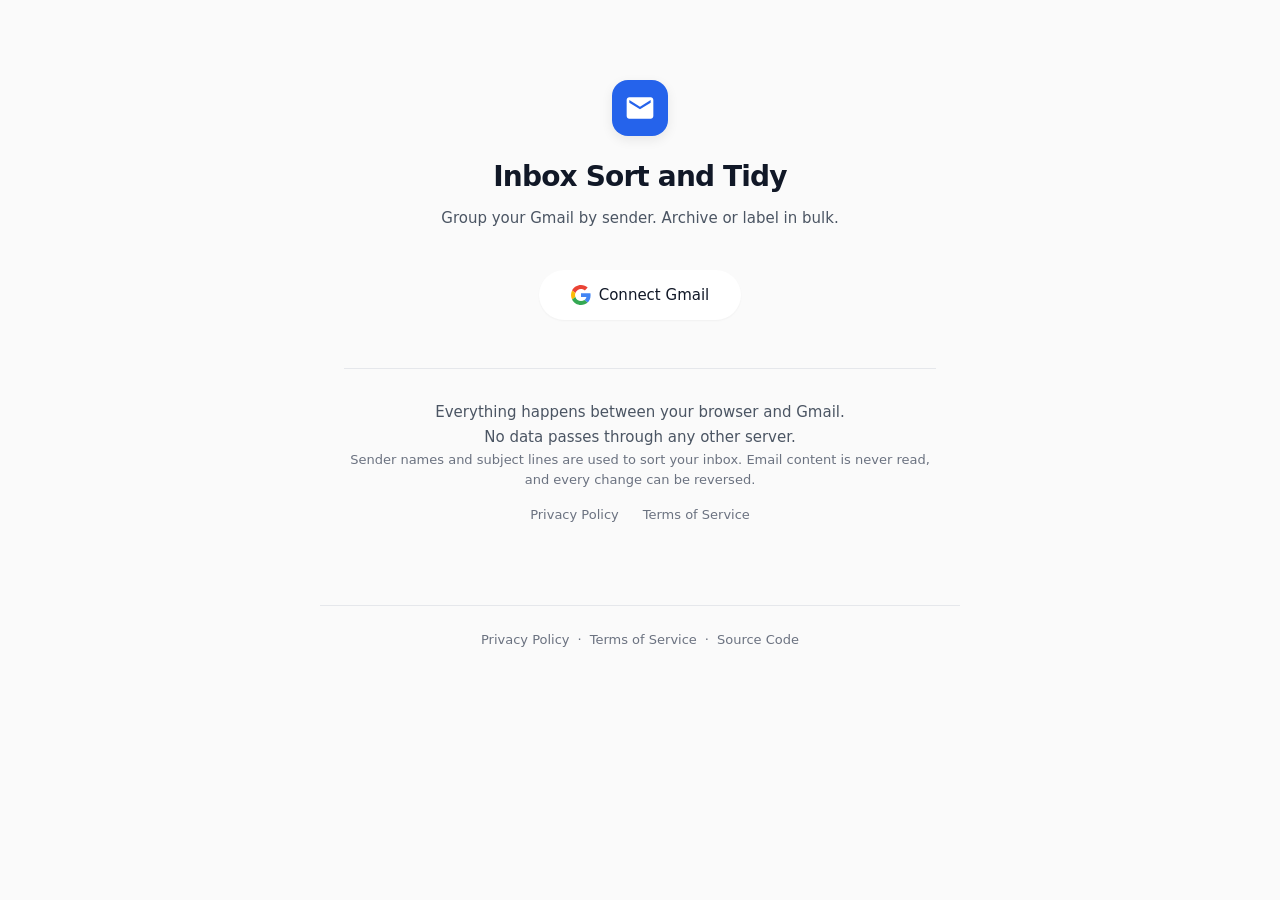
==== index.html @ d82dfbac "Merge trust detail into one flowing sentence Three disconnected statements ("only sender names...", " ====
<!DOCTYPE html>
<html lang="en" data-theme="light">
<head>
  <meta charset="utf-8">
  <meta name="viewport" content="width=device-width, initial-scale=1">
  <meta http-equiv="Content-Security-Policy"
    content="default-src 'self';
      script-src 'self' https://accounts.google.com/gsi/client;
      style-src 'self';
      connect-src https://gmail.googleapis.com https://www.googleapis.com https://accounts.google.com;
      frame-src https://accounts.google.com;
      img-src 'self' data:;">
  <title>Inbox Sort and Tidy</title>
  <link rel="stylesheet" href="css/app.css?v=20260405">
  <meta http-equiv="Cache-Control" content="no-cache, no-store, must-revalidate">
</head>
<body>
  <a href="#view-connect" class="skip-link">Skip to main content</a>
  <main class="container">

    <!-- ═══ View: Connect ═══ -->
    <section id="view-connect" aria-label="Connect your Gmail account">
      <div class="hero">
        <div class="brand-icon" aria-hidden="true">
          <svg xmlns="http://www.w3.org/2000/svg" width="32" height="32" viewBox="0 0 24 24" fill="white"><path d="M20 4H4c-1.1 0-2 .9-2 2v12c0 1.1.9 2 2 2h16c1.1 0 2-.9 2-2V6c0-1.1-.9-2-2-2zm0 4-8 5-8-5V6l8 5 8-5v2z"/></svg>
        </div>
        <h1>Inbox Sort and Tidy</h1>
        <p class="subtitle">Group your Gmail by sender. Archive or label in bulk.</p>

        <button id="btn-connect" type="button" class="btn-connect" aria-label="Connect your Gmail account">
          <svg xmlns="http://www.w3.org/2000/svg" width="20" height="20" viewBox="0 0 48 48" aria-hidden="true"><path fill="#EA4335" d="M24 9.5c3.54 0 6.71 1.22 9.21 3.6l6.85-6.85C35.9 2.38 30.47 0 24 0 14.62 0 6.51 5.38 2.56 13.22l7.98 6.19C12.43 13.72 17.74 9.5 24 9.5z"/><path fill="#4285F4" d="M46.98 24.55c0-1.57-.15-3.09-.38-4.55H24v9.02h12.94c-.58 2.96-2.26 5.48-4.78 7.18l7.73 6c4.51-4.18 7.09-10.36 7.09-17.65z"/><path fill="#FBBC05" d="M10.53 28.59c-.48-1.45-.76-2.99-.76-4.59s.27-3.14.76-4.59l-7.98-6.19C.92 16.46 0 20.12 0 24c0 3.88.92 7.54 2.56 10.78l7.97-6.19z"/><path fill="#34A853" d="M24 48c6.48 0 11.93-2.13 15.89-5.81l-7.73-6c-2.15 1.45-4.92 2.3-8.16 2.3-6.26 0-11.57-4.22-13.47-9.91l-7.98 6.19C6.51 42.62 14.62 48 24 48z"/></svg>
          Connect Gmail
        </button>
      </div>

      <div class="trust" aria-label="Privacy commitments">
        <p class="trust-line">Everything happens between your browser and Gmail.</p>
        <p class="trust-line">No data passes through any other server.</p>
        <p class="trust-detail">Sender names and subject lines are used to sort your inbox. Email content is never read, and every change can be reversed.</p>
        <nav class="trust-links" aria-label="Privacy and legal">
          <a href="privacy-policy.html">Privacy Policy</a>
          <a href="terms.html">Terms of Service</a>
        </nav>
      </div>

      <div id="connect-error" class="error-alert" hidden role="alert"></div>
    </section>

    <!-- ═══ View: Scanning ═══ -->
    <section id="view-scanning" hidden aria-label="Scanning inbox" tabindex="-1">
      <div class="view-card progress-section">
        <div class="scan-icon" aria-hidden="true">
          <svg xmlns="http://www.w3.org/2000/svg" width="24" height="24" viewBox="0 0 24 24" fill="none" stroke="currentColor" stroke-width="2" stroke-linecap="round" stroke-linejoin="round"><circle cx="12" cy="12" r="10"/><polyline points="12 6 12 12 16 14"/></svg>
        </div>
        <h2>Scanning your inbox</h2>
        <p class="progress-label" id="scan-status" aria-live="polite">Starting scan...</p>
        <progress id="scan-progress" max="100" value="0" aria-label="Scan progress"></progress>
        <p class="progress-hint">This usually takes under a minute.</p>
        <button id="btn-cancel-scan" type="button" class="btn-text cancel-btn">Cancel</button>
        <div id="scan-error" class="error-alert" hidden role="alert"></div>
      </div>
    </section>

    <!-- ═══ View: Results (review sender table) ═══ -->
    <section id="view-results" hidden aria-label="Review sender categories" tabindex="-1">
      <div class="view-card">
        <div class="connected-banner" id="connected-banner">
          <span id="connected-email"></span>
          <button id="btn-disconnect" type="button" class="btn-ghost" aria-label="Disconnect Gmail account">Disconnect</button>
        </div>
        <h2>Your inbox, sorted</h2>
        <p>Each sender has been categorised. Adjust any that need changing, then preview.</p>

        <details class="label-config" id="label-config">
          <summary>Label names <span class="config-hint">— tap to rename</span></summary>
          <p class="config-description">These labels will be created in your Gmail account. Rename them to suit how you organise things.</p>
          <div class="label-fields">
            <div class="label-field">
              <label for="label-newsletters">Newsletters label</label>
              <input type="text" id="label-newsletters" value="Newsletters" maxlength="40" autocomplete="off">
            </div>
            <div class="label-field">
              <label for="label-receipts">Receipts label</label>
              <input type="text" id="label-receipts" value="Receipts" maxlength="40" autocomplete="off">
            </div>
            <div class="label-field">
              <label for="label-fyi">FYI label</label>
              <input type="text" id="label-fyi" value="FYI" maxlength="40" autocomplete="off">
            </div>
          </div>
        </details>

        <div id="sender-table-container"></div>
        <div class="button-group">
          <button id="btn-preview" type="button" class="btn-primary">Preview Changes</button>
        </div>

        <div id="scan-more-container" class="scan-more" hidden>
          <p class="scan-more-count"></p>
          <button id="btn-scan-more" type="button" class="btn-secondary">Scan more</button>
        </div>
      </div>
    </section>

    <!-- ═══ View: Preview ═══ -->
    <section id="view-preview" hidden aria-label="Preview changes before applying" tabindex="-1">
      <div class="view-card preview-card">
        <div id="preview-summary"></div>
        <p class="preview-safety">Emails are moved, never deleted. Every change is reversible.</p>
        <p class="preview-labels" id="preview-label-hint"></p>
        <div class="preview-actions">
          <button id="btn-execute" type="button" class="btn-primary btn-go btn-large">Tidy My Inbox</button>
          <button id="btn-back" type="button" class="btn-text">or go back and adjust</button>
        </div>
      </div>
    </section>

    <!-- ═══ View: Executing ═══ -->
    <section id="view-executing" hidden aria-label="Applying changes">
      <div class="view-card progress-section">
        <h2>Tidying up</h2>
        <p class="progress-label" id="exec-status" aria-live="polite">Working...</p>
        <progress id="exec-progress" max="100" value="0" aria-label="Tidy progress"></progress>
      </div>
    </section>

    <!-- ═══ View: Done ═══ -->
    <section id="view-done" hidden aria-label="Tidy complete" tabindex="-1">
      <div class="view-card done-card">
        <div class="done-header">
          <div class="check-circle" aria-hidden="true">
            <svg xmlns="http://www.w3.org/2000/svg" width="28" height="28" viewBox="0 0 20 20" fill="currentColor"><path fill-rule="evenodd" d="M16.704 4.153a.75.75 0 01.143 1.052l-8 10.5a.75.75 0 01-1.127.075l-4.5-4.5a.75.75 0 011.06-1.06l3.894 3.893 7.48-9.817a.75.75 0 011.05-.143z" clip-rule="evenodd"/></svg>
          </div>
          <h2>Inbox tidied</h2>
        </div>
        <div id="done-results" class="results-stats" aria-live="polite"></div>
        <div class="button-group button-group--centre">
          <button id="btn-scan-again" type="button" class="btn-primary">Scan Again</button>
          <button id="btn-done-disconnect" type="button" class="btn-secondary">Disconnect</button>
        </div>
        <div class="undo-section">
          <button id="btn-undo" type="button" class="btn-undo" aria-label="Undo all changes and put emails back in your inbox">Undo everything</button>
          <p class="undo-hint">Put every email back in your inbox, exactly as it was.</p>
          <p class="undo-hint">Closing this page will remove the undo option.</p>
        </div>
      </div>
    </section>

  </main>

  <footer class="container">
    <nav aria-label="Footer links">
      <a href="privacy-policy.html">Privacy Policy</a>
      <span aria-hidden="true">&middot;</span>
      <a href="terms.html">Terms of Service</a>
      <span aria-hidden="true">&middot;</span>
      <a href="https://github.com/Stritheo/inbox-sort-tidy" target="_blank" rel="noopener" aria-label="Source Code (opens in a new tab)">Source Code</a>
    </nav>
  </footer>

  <script src="https://accounts.google.com/gsi/client" async defer></script>
  <script type="module" src="js/app.js?v=20260405"></script>
</body>
</html>
---- css/app.css ----
/* ═══════════════════════════════════════════════════════════════
   Inbox Sort and Tidy -- Design System v2
   Apple simplicity. Tom Ford restraint. Nintendo delight.
   ═══════════════════════════════════════════════════════════════ */

/* ── Reset ────────────────────────────────────────────────────── */
*, *::before, *::after { box-sizing: border-box; margin: 0; padding: 0; }
html { -webkit-text-size-adjust: 100%; line-height: var(--leading-normal); }
body { font-family: -apple-system, BlinkMacSystemFont, 'SF Pro Text', 'Segoe UI', system-ui, sans-serif; font-size: var(--text-base); }
img, video { display: block; max-width: 100%; }
button, input, select, textarea { font: inherit; }
h1, h2, h3 { line-height: var(--leading-tight); }
a { color: inherit; }
table { border-collapse: collapse; width: 100%; }
[hidden] { display: none !important; }

/* ── Design tokens ────────────────────────────────────────────── */
:root {
  /* Single accent: a refined slate-blue */
  --accent: #2563eb;
  --accent-light: #dbeafe;
  --accent-hover: #1d4ed8;

  /* Greyscale */
  --bg: #fafafa;
  --surface: #ffffff;
  --border: #e5e7eb;
  --border-light: #f3f4f6;
  --text: #111827;
  --text-secondary: #4b5563;
  --text-tertiary: #6b7280;

  /* Semantic */
  --success: #047857;
  --success-light: #ecfdf5;
  --error-bg: #fef2f2;
  --error-text: #991b1b;
  --error-border: #fecaca;

  /* Type scale (4 sizes only — no exceptions) */
  --text-xl: 1.75rem;    /* h1 page title */
  --text-lg: 1.25rem;    /* h2 section headings */
  --text-base: 0.9375rem; /* body, subtitle, buttons, trust copy */
  --text-sm: 0.8125rem;   /* captions, hints, labels, footer */

  /* Line height (3 values only) */
  --leading-tight: 1.2;   /* headings */
  --leading-normal: 1.5;  /* body text */
  --leading-relaxed: 1.6; /* long-form / subtitle */

  /* Spacing */
  --radius: 12px;
  --radius-sm: 8px;
  --radius-full: 9999px;

  /* Elevation */
  --shadow-xs: 0 1px 2px rgba(0,0,0,0.04);
  --shadow-sm: 0 1px 3px rgba(0,0,0,0.08);
  --shadow-md: 0 4px 12px rgba(0,0,0,0.08);
}

/* ── Skip link ────────────────────────────────────────────────── */
.skip-link {
  position: absolute;
  top: -100%;
  left: 1rem;
  padding: 0.5rem 1rem;
  background: var(--accent);
  color: white;
  border-radius: var(--radius-sm);
  font-size: var(--text-base);
  font-weight: 500;
  text-decoration: none;
  z-index: 100;
}

.skip-link:focus {
  top: 1rem;
}

/* ── Layout ───────────────────────────────────────────────────── */
body {
  background: var(--bg);
  color: var(--text);
  min-height: 100vh;
  -webkit-font-smoothing: antialiased;
  -moz-osx-font-smoothing: grayscale;
}

.container {
  width: 100%;
  max-width: 640px;
  margin: 0 auto;
  padding: 0 1.5rem;
}

main.container {
  padding-top: 3rem;
  padding-bottom: 3rem;
}

/* ── Hero ──────────────────────────────────────────────────────── */
.hero {
  text-align: center;
  padding: 2rem 0 0;
}

.brand-icon {
  width: 56px;
  height: 56px;
  background: var(--accent);
  border-radius: 16px;
  display: flex;
  align-items: center;
  justify-content: center;
  margin: 0 auto 1.5rem;
  box-shadow: var(--shadow-md);
  transition: transform 0.3s cubic-bezier(0.34, 1.56, 0.64, 1);
}

.brand-icon:hover {
  transform: scale(1.05);
}

h1 {
  font-size: var(--text-xl);
  font-weight: 700;
  letter-spacing: -0.03em;
  color: var(--text);
  margin-bottom: 0.75rem;
}

.subtitle {
  font-size: var(--text-base);
  color: var(--text-secondary);
  line-height: var(--leading-relaxed);
  max-width: 28rem;
  margin: 0 auto 2.5rem;
}

/* ── Connect button (inherits btn-large size, custom fill) ───── */
button.btn-connect {
  background: var(--surface);
  color: var(--text);
  border: 1px solid var(--border);
  border-radius: var(--radius-full);
  box-shadow: var(--shadow-xs);
}

button.btn-connect:hover {
  border-color: var(--text-tertiary);
  box-shadow: var(--shadow-sm);
  transform: translateY(-1px);
}

button.btn-connect:active {
  transform: translateY(0);
  box-shadow: var(--shadow-xs);
}

/* ── Trust section ────────────────────────────────────────────── */
.trust {
  text-align: center;
  margin-top: 3rem;
  padding-top: 2rem;
  border-top: 1px solid var(--border);
}

.trust-line {
  font-size: var(--text-base);
  font-weight: 500;
  color: var(--text-secondary);
  margin-bottom: 0.125rem;
}

.trust-detail {
  font-size: var(--text-sm);
  color: var(--text-tertiary);
  margin-bottom: 0.125rem;
}

.trust-links {
  display: flex;
  justify-content: center;
  gap: 1.5rem;
  margin-top: 1rem;
}

.trust-links a {
  font-size: var(--text-sm);
  color: var(--text-tertiary);
  text-decoration: none;
}

.trust-links a:hover {
  color: var(--text-secondary);
}

.trust-links a:focus-visible {
  outline: 2px solid var(--accent);
  outline-offset: 2px;
  border-radius: 2px;
}

/* ── Error alert ──────────────────────────────────────────────── */
.error-alert {
  padding: 0.875rem 1rem;
  border-radius: var(--radius-sm);
  background: var(--error-bg);
  color: var(--error-text);
  border: 1px solid var(--error-border);
  margin-top: 1.5rem;
  font-size: var(--text-base);
  line-height: var(--leading-normal);
}

/* ── View card ────────────────────────────────────────────────── */
.view-card {
  background: var(--surface);
  border-radius: var(--radius);
  border: 1px solid var(--border);
  box-shadow: var(--shadow-sm);
  padding: 2rem;
}

.view-card h2 {
  font-size: var(--text-lg);
  font-weight: 700;
  letter-spacing: -0.02em;
  color: var(--text);
  margin-bottom: 0.375rem;
}

.view-card > p {
  color: var(--text-secondary);
  font-size: var(--text-base);
  margin-bottom: 1.5rem;
  line-height: var(--leading-normal);
}

/* ── Connected banner ─────────────────────────────────────────── */
.connected-banner {
  display: flex;
  align-items: center;
  justify-content: space-between;
  padding: 0.5rem 0.875rem;
  border-radius: var(--radius-sm);
  background: var(--success-light);
  margin-bottom: 1.5rem;
}

.connected-banner span {
  font-size: var(--text-sm);
  font-weight: 500;
  color: var(--success);
  display: flex;
  align-items: center;
  gap: 0.5rem;
}

.connected-banner span::before {
  content: '';
  width: 6px;
  height: 6px;
  border-radius: 50%;
  background: var(--success);
  flex-shrink: 0;
}

/* ── Progress ─────────────────────────────────────────────────── */
.progress-section {
  text-align: center;
  padding: 1rem 0;
}

.scan-icon {
  width: 48px;
  height: 48px;
  margin: 0 auto 1rem;
  color: var(--accent);
  display: flex;
  align-items: center;
  justify-content: center;
  animation: pulse 2s ease-in-out infinite;
}

@keyframes pulse {
  0%, 100% { opacity: 1; transform: scale(1); }
  50% { opacity: 0.6; transform: scale(0.95); }
}

@media (prefers-reduced-motion: reduce) {
  .scan-icon { animation: none; }
  .brand-icon { transition: none; }
  .brand-icon:hover { transform: none; }
  button.btn-connect { transition: none; }
  button.btn-connect:hover { transform: none; }
  button.btn-primary { transition: none; }
  button.btn-primary:hover { transform: none; }
  progress::-webkit-progress-value { transition: none; }
}

.progress-label {
  font-size: var(--text-base);
  font-weight: 500;
  color: var(--text-secondary);
  margin-bottom: 0.75rem;
}

progress {
  width: 100%;
  height: 6px;
  border-radius: var(--radius-full);
  border: none;
  appearance: none;
  -webkit-appearance: none;
  background: var(--border-light);
}

progress::-webkit-progress-bar {
  background: var(--border-light);
  border-radius: var(--radius-full);
}

progress::-webkit-progress-value {
  background: var(--accent);
  border-radius: var(--radius-full);
  transition: width 0.4s ease;
}

progress::-moz-progress-bar {
  background: var(--accent);
  border-radius: var(--radius-full);
}

.progress-hint {
  font-size: var(--text-sm);
  color: var(--text-tertiary);
  margin-top: 0.75rem;
}

/* ── Buttons ──────────────────────────────────────────────────
   Three tiers: default, compact, text.
   Two fills: filled (primary/go) and outlined (secondary/ghost).
   All buttons share base styles via the [class*="btn-"] selector.
   ────────────────────────────────────────────────────────────── */

/* Base: shared by all buttons */
button[class*="btn-"] {
  display: inline-flex;
  align-items: center;
  justify-content: center;
  gap: 0.5rem;
  font-weight: 500;
  cursor: pointer;
  transition: all 0.15s ease;
  border: none;
  text-decoration: none;
}

button[class*="btn-"]:focus-visible {
  outline: 2px solid var(--accent);
  outline-offset: 2px;
}

/* Default size (used by primary, secondary, go) */
button.btn-primary,
button.btn-secondary {
  padding: 0.625rem 1.5rem;
  font-size: var(--text-base);
  border-radius: var(--radius-sm);
  min-height: 40px;
}

/* Large size (connect, execute) */
button.btn-large,
button.btn-connect {
  padding: 0.875rem 2rem;
  font-size: var(--text-base);
  min-height: 48px;
}

/* Compact size (disconnect, inline actions) */
button.btn-ghost {
  padding: 0.375rem 0.875rem;
  font-size: var(--text-sm);
  border-radius: var(--radius-sm);
  min-height: 32px;
}

/* Text button (go back, cancel) */
button.btn-text {
  background: none;
  border: none;
  color: var(--text-tertiary);
  font-size: var(--text-sm);
  padding: 0.375rem 0.75rem;
}

button.btn-text:hover { color: var(--text-secondary); }

/* ── Fills ── */

/* Primary: filled accent */
button.btn-primary {
  background: var(--accent);
  color: white;
  box-shadow: var(--shadow-xs);
}

button.btn-primary:hover {
  background: var(--accent-hover);
  box-shadow: var(--shadow-sm);
  transform: translateY(-1px);
}

button.btn-primary:active { transform: translateY(0); }

/* Go: filled green (the commit action) */
button.btn-go {
  background: var(--success);
  color: white;
  box-shadow: var(--shadow-xs);
}

button.btn-go:hover {
  background: #047857;
  box-shadow: var(--shadow-sm);
  transform: translateY(-1px);
}

button.btn-go:active { transform: translateY(0); }

/* Secondary: outlined */
button.btn-secondary {
  background: transparent;
  color: var(--text-secondary);
  border: 1px solid var(--border);
}

button.btn-secondary:hover {
  color: var(--text);
  border-color: var(--text-tertiary);
}

/* Ghost: outlined, quieter (for inline use like disconnect) */
button.btn-ghost {
  background: transparent;
  color: var(--text-tertiary);
  border: 1px solid var(--border);
}

button.btn-ghost:hover {
  color: var(--text-secondary);
  border-color: var(--text-tertiary);
}

.button-group {
  display: flex;
  gap: 0.75rem;
  flex-wrap: wrap;
  margin-top: 1.5rem;
}

.button-group--centre { justify-content: center; }

.cancel-btn { margin-top: 1rem; }

/* ── Sender table ─────────────────────────────────────────────── */
.sender-table {
  font-size: var(--text-base);
}

.sender-table thead th {
  background: var(--bg);
  color: var(--text-tertiary);
  font-weight: 600;
  font-size: var(--text-sm);
  text-transform: uppercase;
  letter-spacing: 0.06em;
  padding: 0.5rem 0.75rem;
  border-bottom: 1px solid var(--border);
  text-align: left;
}

.sender-table thead th:first-child {
  text-align: right;
  border-radius: var(--radius-sm) 0 0 0;
}

.sender-table thead th:last-child {
  border-radius: 0 var(--radius-sm) 0 0;
}

.sender-table tbody td {
  padding: 0.5rem 0.75rem;
  border-bottom: 1px solid var(--border-light);
  vertical-align: middle;
}

.sender-table tbody tr:last-child td {
  border-bottom: none;
}

.sender-table td:first-child {
  width: 4rem;
  text-align: right;
  font-weight: 600;
  font-variant-numeric: tabular-nums;
  color: var(--text);
}

.sender-table select {
  padding: 0.5rem 1.75rem 0.5rem 0.5rem;
  min-height: 44px;
  font-size: var(--text-sm);
  border-radius: 6px;
  border: 1px solid var(--border);
  background: var(--surface);
  color: var(--text-secondary);
  cursor: pointer;
  appearance: auto;
}

.sender-table select:focus-visible {
  outline: 2px solid var(--accent);
  outline-offset: 2px;
}

/* ── Summary cards ────────────────────────────────────────────── */
.summary-cards {
  display: grid;
  grid-template-columns: repeat(auto-fit, minmax(7rem, 1fr));
  gap: 0.625rem;
  margin: 1.25rem 0;
}

.summary-card {
  text-align: center;
  padding: 1rem 0.5rem;
  border-radius: var(--radius-sm);
  border: 1px solid var(--border);
  background: var(--surface);
}

.summary-card .count {
  display: block;
  font-size: var(--text-xl);
  font-weight: 700;
  line-height: 1;
  color: var(--text);
  letter-spacing: -0.02em;
}

.summary-card .label {
  display: block;
  font-size: var(--text-sm);
  font-weight: 500;
  color: var(--text-tertiary);
  margin-top: 0.25rem;
  text-transform: uppercase;
  letter-spacing: 0.04em;
}

/* Summary card variants removed -- no coloured top borders */

/* ── Done ─────────────────────────────────────────────────────── */
.done-card {
  text-align: center;
}

.done-header {
  margin-bottom: 1.5rem;
}

.check-circle {
  width: 56px;
  height: 56px;
  border-radius: 50%;
  background: var(--success-light);
  display: flex;
  align-items: center;
  justify-content: center;
  margin: 0 auto 0.75rem;
  color: var(--success);
  animation: pop-in 0.4s cubic-bezier(0.34, 1.56, 0.64, 1);
}

@keyframes pop-in {
  0% { transform: scale(0); opacity: 0; }
  100% { transform: scale(1); opacity: 1; }
}

@media (prefers-reduced-motion: reduce) {
  .check-circle { animation: none; }
}

.done-header h2 {
  margin-bottom: 0;
}

/* ── Undo section ─────────────────────────────────────────────── */
.undo-section {
  margin-top: 2rem;
  padding-top: 1.5rem;
  border-top: 1px solid var(--border);
  text-align: center;
}

/* Undo uses ghost sizing with dashed border */
button.btn-undo {
  padding: 0.625rem 1.5rem;
  font-size: var(--text-base);
  border-radius: var(--radius-sm);
  min-height: 40px;
  background: transparent;
  color: var(--text-tertiary);
  border: 1px dashed var(--border);
}

button.btn-undo:hover {
  color: var(--text-secondary);
  border-color: var(--text-tertiary);
}

button.btn-undo:disabled {
  cursor: default;
  opacity: 0.5;
}

.undo-hint {
  font-size: var(--text-sm);
  color: var(--text-tertiary);
  margin-top: 0.5rem;
}

/* ── Label config ─────────────────────────────────────────────── */
.label-config {
  margin-bottom: 1.5rem;
  border: 1px solid var(--border);
  border-radius: var(--radius-sm);
  padding: 0;
}

.label-config summary {
  padding: 0.625rem 1rem;
  font-size: var(--text-sm);
  font-weight: 600;
  color: var(--text-secondary);
  cursor: pointer;
  list-style: none;
  display: flex;
  align-items: center;
  gap: 0.375rem;
}

.label-config summary::-webkit-details-marker { display: none; }

.label-config summary::before {
  content: '\25B6';
  font-size: var(--text-sm);
  transition: transform 0.15s ease;
  color: var(--text-tertiary);
}

.label-config[open] summary::before {
  transform: rotate(90deg);
}

.config-hint {
  font-weight: 400;
  color: var(--text-tertiary);
}

.config-description {
  padding: 0 1rem;
  font-size: var(--text-sm);
  color: var(--text-tertiary);
  margin-bottom: 0.75rem;
}

.label-fields {
  display: grid;
  grid-template-columns: repeat(3, 1fr);
  gap: 0.75rem;
  padding: 0 1rem 1rem;
}

.label-field label {
  display: block;
  font-size: var(--text-sm);
  font-weight: 600;
  color: var(--text-tertiary);
  text-transform: uppercase;
  letter-spacing: 0.04em;
  margin-bottom: 0.25rem;
}

.label-field input {
  width: 100%;
  padding: 0.375rem 0.5rem;
  font-size: var(--text-sm);
  border: 1px solid var(--border);
  border-radius: 6px;
  background: var(--bg);
  color: var(--text);
}

.label-field input:focus {
  outline: 2px solid var(--accent);
  outline-offset: 1px;
  border-color: var(--accent);
}

/* ── Preview screen ────────────────────────────────────────────── */
.preview-card {
  text-align: center;
  padding: 2.5rem 2rem;
}

.preview-safety {
  font-size: var(--text-sm);
  color: var(--text-secondary);
  margin-top: 1.5rem;
  margin-bottom: 0.25rem;
}

.preview-labels {
  font-size: var(--text-sm);
  color: var(--text-tertiary);
  margin-bottom: 2rem;
}

.preview-headline {
  font-size: var(--text-xl);
  font-weight: 800;
  letter-spacing: -0.03em;
  color: var(--text);
  margin-bottom: 1rem;
}

.preview-plan {
  list-style: none;
  margin: 0 0 0.5rem;
  padding: 0;
}

.preview-plan li {
  padding: 0.375rem 0;
  font-size: var(--text-base);
  color: var(--text-secondary);
}

.preview-plan strong {
  color: var(--text);
  font-weight: 700;
  font-variant-numeric: tabular-nums;
}

.preview-actions {
  display: flex;
  flex-direction: column;
  align-items: center;
  gap: 0.75rem;
}

button.btn-large {
  padding: 0.875rem 2.5rem;
  font-size: var(--text-base);
  border-radius: var(--radius);
}

button.btn-text {
  background: none;
  border: none;
  color: var(--text-tertiary);
  font-size: var(--text-sm);
  cursor: pointer;
  padding: 0.375rem 0.75rem;
  text-decoration: none;
}

button.btn-text:hover {
  color: var(--text-secondary);
}

button.btn-text:focus-visible {
  outline: 2px solid var(--accent);
  outline-offset: 2px;
  border-radius: 2px;
}

/* ── Scan more ────────────────────────────────────────────────── */
.scan-more {
  margin-top: 1.5rem;
  padding-top: 1.25rem;
  border-top: 1px solid var(--border);
  display: flex;
  align-items: center;
  justify-content: space-between;
  gap: 1rem;
}

.scan-more-count {
  font-size: var(--text-sm);
  color: var(--text-secondary);
}

/* ── Scan choice (large inbox) ────────────────────────────────── */
.choice-hint {
  font-size: var(--text-sm);
  color: var(--text-tertiary);
  margin-top: -0.375rem;
  margin-bottom: 0.75rem;
}

.results-stats {
  text-align: left;
  max-width: 20rem;
  margin: 0 auto 0.5rem;
}

.results-stats p {
  padding: 0.375rem 0;
  border-bottom: 1px solid var(--border-light);
  color: var(--text-secondary);
  font-size: var(--text-base);
}

.results-stats p:last-child {
  border-bottom: none;
}

/* ── Footer ───────────────────────────────────────────────────── */
body > footer.container {
  text-align: center;
  padding: 1.5rem 0 2rem;
  border-top: 1px solid var(--border);
  margin-top: 2rem;
}

body > footer nav {
  display: flex;
  justify-content: center;
  gap: 0.5rem;
  align-items: center;
}

body > footer a {
  color: var(--text-tertiary);
  text-decoration: none;
  font-size: var(--text-sm);
  transition: color 0.15s ease;
}

body > footer a:hover {
  color: var(--text-secondary);
}

body > footer a:focus-visible {
  outline: 2px solid var(--accent);
  outline-offset: 2px;
  border-radius: 2px;
}

body > footer span {
  color: var(--text-tertiary);
  font-size: var(--text-sm);
}

/* ── Responsive ───────────────────────────────────────────────── */
@media (max-width: 480px) {
  h1 { font-size: var(--text-xl); }
  .subtitle { font-size: var(--text-base); }
  .view-card { padding: 1.25rem; }
  .summary-cards { grid-template-columns: repeat(2, 1fr); }
}
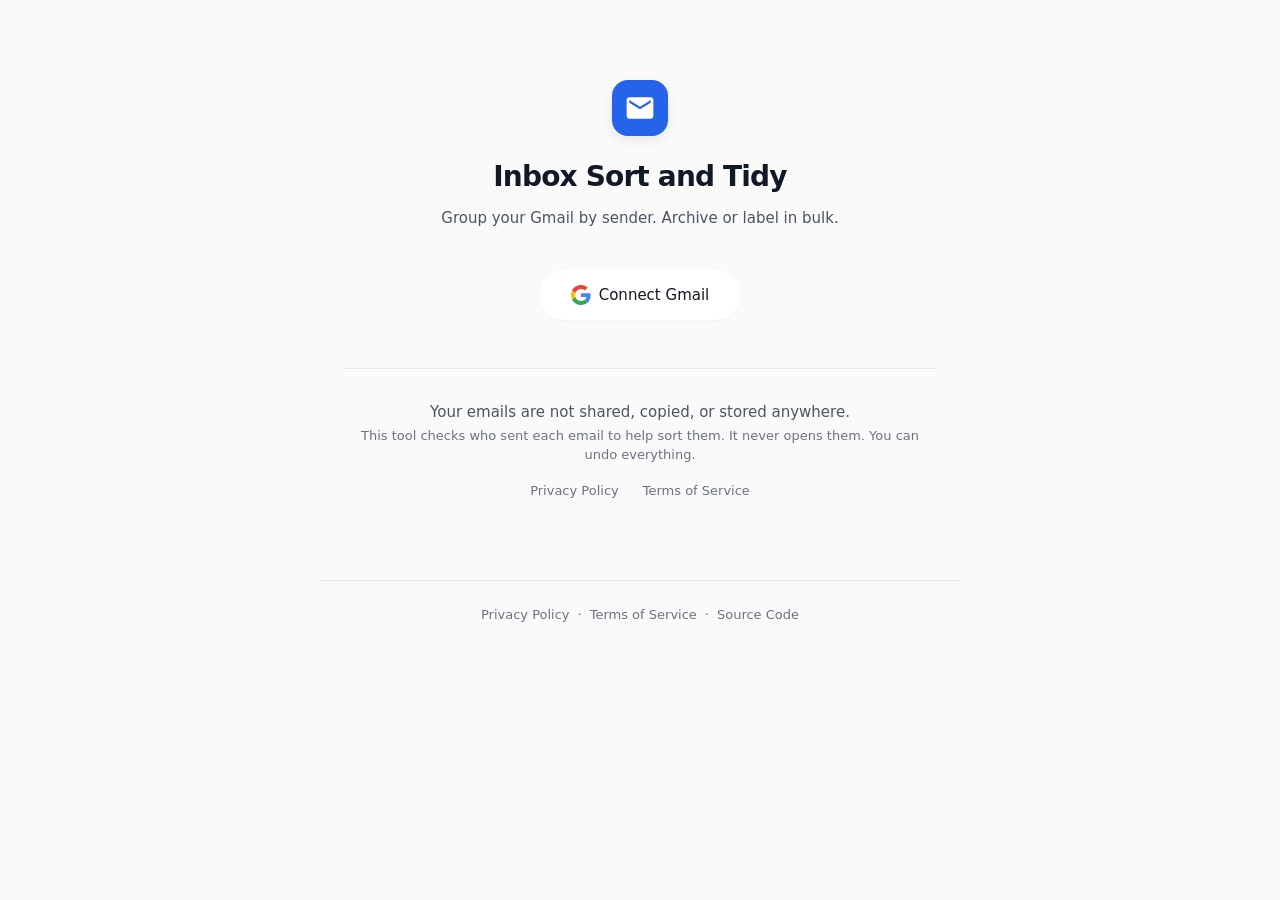
==== commit 57061f82: "Rewrite trust copy in plain English Removed technical language: "browser", "server", "sender names"," ====
--- a/index.html
+++ b/index.html
@@ -34,9 +34,8 @@
       </div>
 
       <div class="trust" aria-label="Privacy commitments">
-        <p class="trust-line">Everything happens between your browser and Gmail.</p>
-        <p class="trust-line">No data passes through any other server.</p>
-        <p class="trust-detail">Sender names and subject lines are used to sort your inbox. Email content is never read, and every change can be reversed.</p>
+        <p class="trust-line">Your emails are not shared, copied, or stored anywhere.</p>
+        <p class="trust-detail">This tool checks who sent each email to help sort them. It never opens them. You can undo everything.</p>
         <nav class="trust-links" aria-label="Privacy and legal">
           <a href="privacy-policy.html">Privacy Policy</a>
           <a href="terms.html">Terms of Service</a>
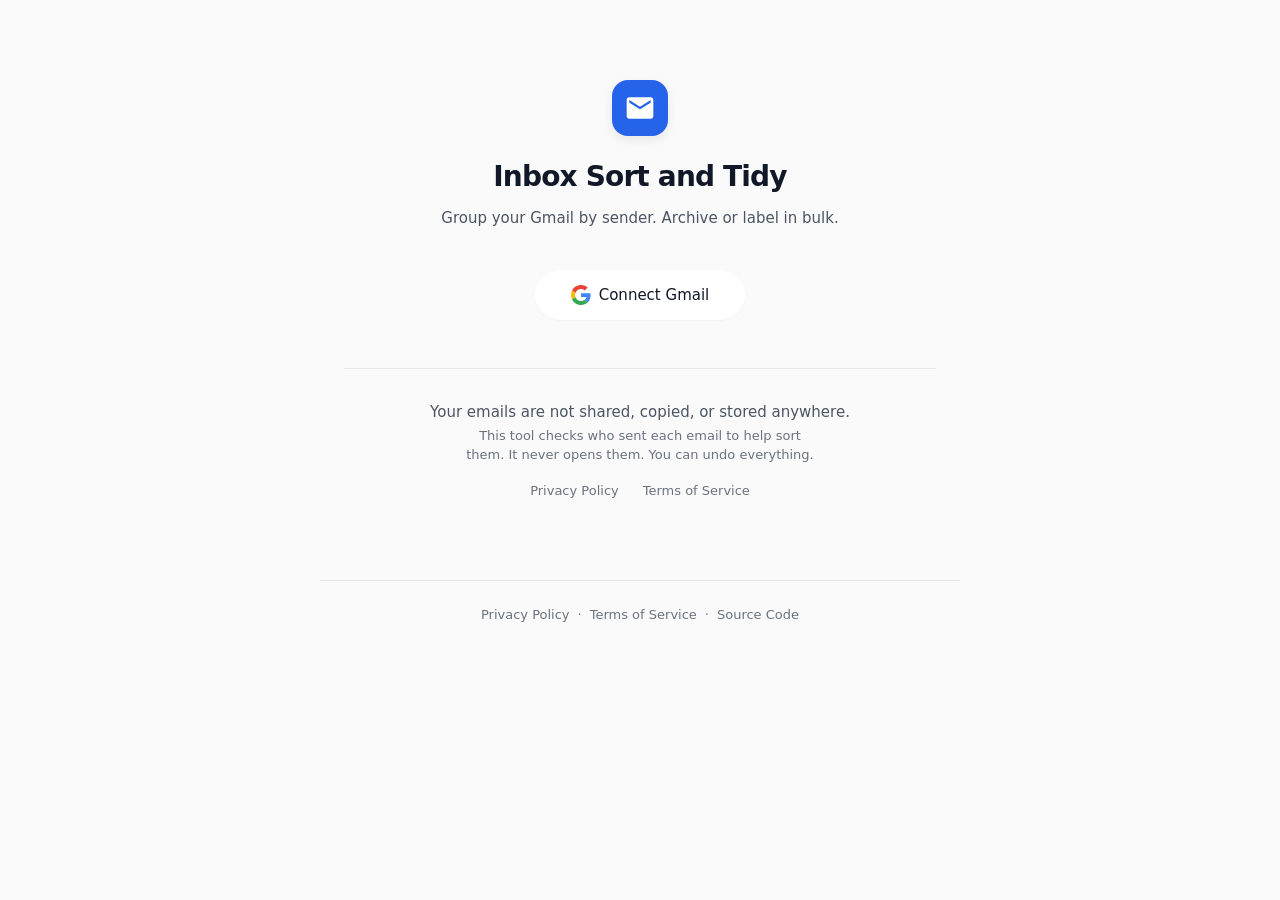
==== commit ced32c76: "Add branded favicon: blue envelope matching home page icon SVG favicon with the accent blue (#2563eb" ====
--- a/index.html
+++ b/index.html
@@ -11,6 +11,7 @@
       frame-src https://accounts.google.com;
       img-src 'self' data:;">
   <title>Inbox Sort and Tidy</title>
+  <link rel="icon" type="image/svg+xml" href="favicon.svg">
   <link rel="stylesheet" href="css/app.css?v=20260405">
   <meta http-equiv="Cache-Control" content="no-cache, no-store, must-revalidate">
 </head>
--- a/css/app.css
+++ b/css/app.css
@@ -136,6 +136,7 @@
   line-height: var(--leading-relaxed);
   max-width: 28rem;
   margin: 0 auto 2.5rem;
+  text-wrap: balance;
 }
 
 /* ── Connect button (inherits btn-large size, custom fill) ───── */
@@ -171,12 +172,14 @@
   font-weight: 500;
   color: var(--text-secondary);
   margin-bottom: 0.125rem;
+  text-wrap: balance;
 }
 
 .trust-detail {
   font-size: var(--text-sm);
   color: var(--text-tertiary);
   margin-bottom: 0.125rem;
+  text-wrap: balance;
 }
 
 .trust-links {
@@ -236,6 +239,7 @@
   font-size: var(--text-base);
   margin-bottom: 1.5rem;
   line-height: var(--leading-normal);
+  text-wrap: balance;
 }
 
 /* ── Connected banner ─────────────────────────────────────────── */
@@ -363,28 +367,30 @@
   outline-offset: 2px;
 }
 
-/* Default size (used by primary, secondary, go) */
+/* Default size (used by primary, secondary, go, undo) */
 button.btn-primary,
-button.btn-secondary {
-  padding: 0.625rem 1.5rem;
-  font-size: var(--text-base);
-  border-radius: var(--radius-sm);
-  min-height: 40px;
+button.btn-secondary,
+button.btn-undo {
+  padding: 0.625rem 1.75rem;
+  font-size: var(--text-base);
+  border-radius: var(--radius-full);
+  min-height: 44px;
 }
 
 /* Large size (connect, execute) */
 button.btn-large,
 button.btn-connect {
-  padding: 0.875rem 2rem;
-  font-size: var(--text-base);
+  padding: 0.875rem 2.25rem;
+  font-size: var(--text-base);
+  border-radius: var(--radius-full);
   min-height: 48px;
 }
 
 /* Compact size (disconnect, inline actions) */
 button.btn-ghost {
-  padding: 0.375rem 0.875rem;
-  font-size: var(--text-sm);
-  border-radius: var(--radius-sm);
+  padding: 0.375rem 1rem;
+  font-size: var(--text-sm);
+  border-radius: var(--radius-full);
   min-height: 32px;
 }
 
@@ -463,6 +469,7 @@
 }
 
 .button-group--centre { justify-content: center; }
+.button-group--column { flex-direction: column; align-items: center; }
 
 .cancel-btn { margin-top: 1rem; }
 
@@ -607,12 +614,8 @@
   text-align: center;
 }
 
-/* Undo uses ghost sizing with dashed border */
+/* Undo: pill with dashed border */
 button.btn-undo {
-  padding: 0.625rem 1.5rem;
-  font-size: var(--text-base);
-  border-radius: var(--radius-sm);
-  min-height: 40px;
   background: transparent;
   color: var(--text-tertiary);
   border: 1px dashed var(--border);
@@ -764,11 +767,7 @@
   gap: 0.75rem;
 }
 
-button.btn-large {
-  padding: 0.875rem 2.5rem;
-  font-size: var(--text-base);
-  border-radius: var(--radius);
-}
+/* btn-large in preview actions inherits from the base rule above */
 
 button.btn-text {
   background: none;
@@ -807,11 +806,23 @@
 }
 
 /* ── Scan choice (large inbox) ────────────────────────────────── */
+.scan-choice {
+  text-align: center;
+}
+
+.scan-choice h2 {
+  margin-bottom: 0.25rem;
+}
+
+.scan-choice > p {
+  margin-bottom: 1.5rem;
+}
+
 .choice-hint {
   font-size: var(--text-sm);
   color: var(--text-tertiary);
-  margin-top: -0.375rem;
-  margin-bottom: 0.75rem;
+  margin-top: 0.25rem;
+  margin-bottom: 1rem;
 }
 
 .results-stats {
@@ -828,6 +839,18 @@
 }
 
 .results-stats p:last-child {
+  border-bottom: none;
+}
+
+.done-more-hint {
+  margin-top: 1rem;
+  padding: 0.75rem 1rem;
+  background: var(--accent-light);
+  border-radius: var(--radius-sm);
+  color: var(--accent-hover);
+  font-weight: 500;
+  text-align: center;
+  text-wrap: balance;
   border-bottom: none;
 }
 
